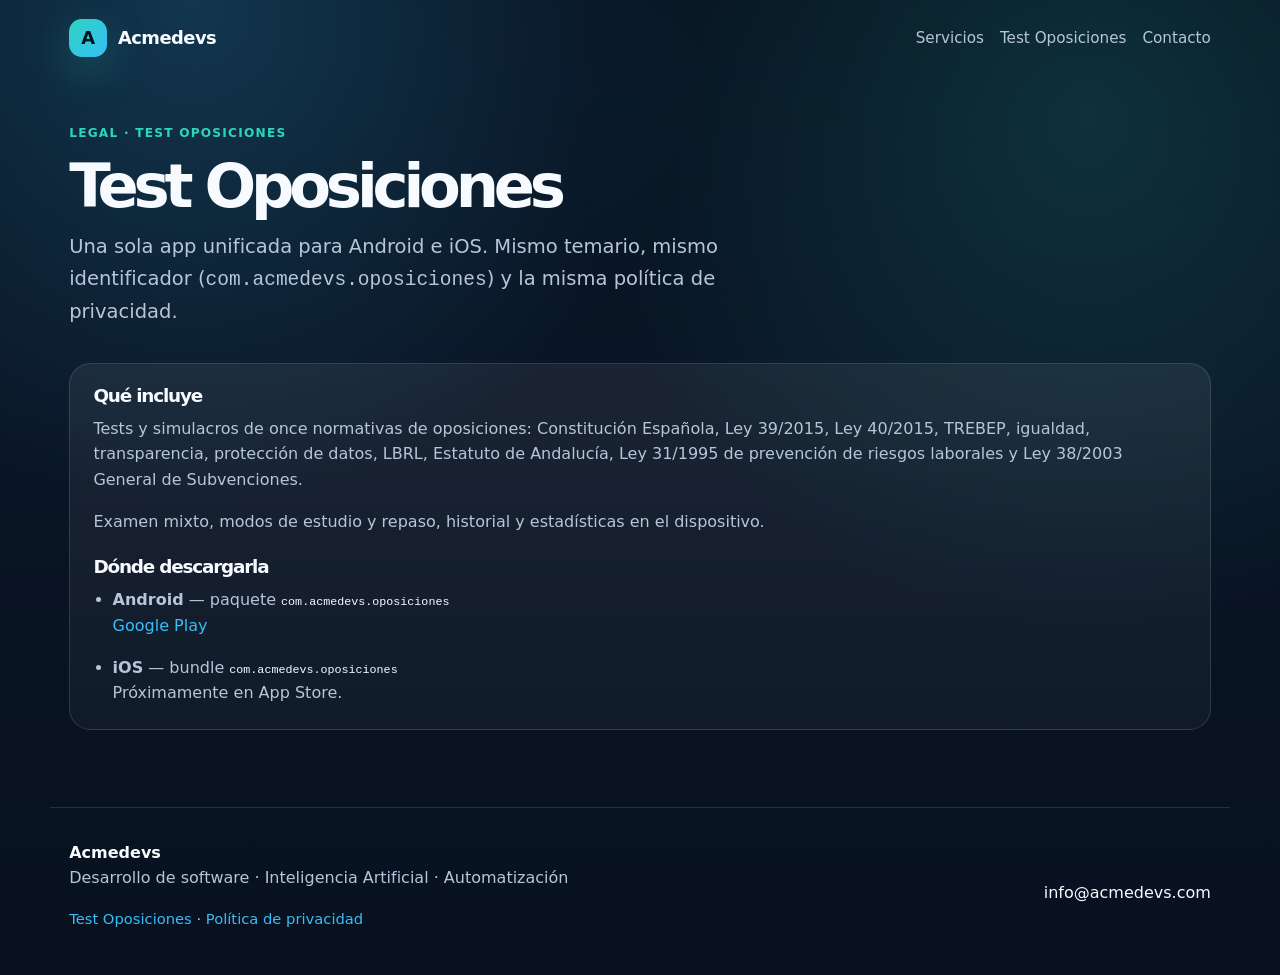
==== apps.html @ b9991634 "Add files via upload" ====
<!doctype html>
<html lang="es">
<head>
  <meta charset="utf-8">
  <meta name="viewport" content="width=device-width, initial-scale=1">
  <title>Test Oposiciones · Legal | Acmedevs</title>
  <meta name="description" content="Test Oposiciones: app unificada de tests y simulacros para oposiciones en Android e iOS. Política de privacidad de Acmedevs.">
  <meta name="theme-color" content="#07111f">
  <link rel="stylesheet" href="styles.css">
  <link rel="stylesheet" href="legal.css">
</head>
<body>
  <header class="header">
    <a class="logo" href="https://acmedevs.com/">
      <span class="logo-mark">A</span>
      <span>Acmedevs</span>
    </a>
    <nav class="nav">
      <a href="https://acmedevs.com/#servicios">Servicios</a>
      <a href="apps.html">Test Oposiciones</a>
      <a href="mailto:info@acmedevs.com">Contacto</a>
    </nav>
  </header>

  <main class="legal-page">
    <section class="section legal-hero">
      <p class="tag">Legal · Test Oposiciones</p>
      <h1>Test Oposiciones</h1>
      <p class="lead">Una sola app unificada para Android e iOS. Mismo temario, mismo identificador (<code>com.acmedevs.oposiciones</code>) y la misma <a href="https://acmedevs.com/privacidad-apps.html">política de privacidad</a>.</p>
    </section>

    <section class="section legal-content">
      <article class="app-card app-card-unified">
        <h2>Qué incluye</h2>
        <p>Tests y simulacros de once normativas de oposiciones: Constitución Española, Ley 39/2015, Ley 40/2015, TREBEP, igualdad, transparencia, protección de datos, LBRL, Estatuto de Andalucía, Ley 31/1995 de prevención de riesgos laborales y Ley 38/2003 General de Subvenciones.</p>
        <p>Examen mixto, modos de estudio y repaso, historial y estadísticas en el dispositivo.</p>

        <h2>Dónde descargarla</h2>
        <ul class="app-platform-list">
          <li>
            <strong>Android</strong> — paquete <code>com.acmedevs.oposiciones</code><br>
            <a href="https://play.google.com/store/apps/details?id=com.acmedevs.oposiciones">Google Play</a>
          </li>
          <li>
            <strong>iOS</strong> — bundle <code>com.acmedevs.oposiciones</code><br>
            Próximamente en App Store.
          </li>
        </ul>
      </article>
    </section>
  </main>

  <footer class="footer">
    <div>
      <strong>Acmedevs</strong>
      <p>Desarrollo de software · Inteligencia Artificial · Automatización</p>
      <p class="footer-links">
        <a href="apps.html">Test Oposiciones</a>
        ·
        <a href="https://acmedevs.com/privacidad-apps.html">Política de privacidad</a>
      </p>
    </div>
    <a href="mailto:info@acmedevs.com">info@acmedevs.com</a>
  </footer>
</body>
</html>
---- styles.css ----
:root {
  --bg: #07111f;
  --bg-soft: #0d1b2d;
  --panel: rgba(255, 255, 255, 0.065);
  --panel-strong: rgba(255, 255, 255, 0.11);
  --line: rgba(255, 255, 255, 0.13);
  --text: #f7fbff;
  --muted: #b7c5d8;
  --accent: #2dd4bf;
  --accent-2: #38bdf8;
  --shadow: 0 30px 90px rgba(0, 0, 0, 0.35);
}

* { box-sizing: border-box; }

html { scroll-behavior: smooth; }

body {
  margin: 0;
  font-family: Inter, ui-sans-serif, system-ui, -apple-system, BlinkMacSystemFont, "Segoe UI", sans-serif;
  color: var(--text);
  background:
    radial-gradient(circle at 15% 0%, rgba(56, 189, 248, 0.22), transparent 32rem),
    radial-gradient(circle at 85% 12%, rgba(45, 212, 191, 0.16), transparent 32rem),
    linear-gradient(180deg, #07111f 0%, #0a1525 42%, #07111f 100%);
  line-height: 1.6;
}

a { color: inherit; text-decoration: none; }

.header {
  max-width: 1180px;
  margin: 0 auto;
  padding: 1.2rem;
  display: flex;
  align-items: center;
  justify-content: space-between;
}

.logo {
  display: inline-flex;
  align-items: center;
  gap: .7rem;
  font-weight: 850;
  letter-spacing: -0.03em;
  font-size: 1.12rem;
}

.logo-mark {
  width: 2.35rem;
  height: 2.35rem;
  display: grid;
  place-items: center;
  border-radius: .8rem;
  color: #04111f;
  background: linear-gradient(135deg, var(--accent), var(--accent-2));
  box-shadow: 0 15px 40px rgba(45, 212, 191, .25);
}

.nav {
  display: flex;
  gap: 1rem;
  color: var(--muted);
  font-size: .95rem;
}

.nav a:hover { color: var(--text); }

.hero {
  max-width: 1180px;
  margin: 0 auto;
  padding: 6.5rem 1.2rem 5rem;
  display: grid;
  grid-template-columns: minmax(0, 1.2fr) minmax(300px, .8fr);
  gap: 2rem;
  align-items: center;
}

.tag {
  margin: 0 0 1rem;
  color: var(--accent);
  text-transform: uppercase;
  letter-spacing: .1em;
  font-weight: 800;
  font-size: .76rem;
}

h1, h2, h3, p { margin-top: 0; }

h1 {
  margin-bottom: 1.4rem;
  font-size: clamp(2.8rem, 7vw, 6.4rem);
  line-height: .92;
  letter-spacing: -0.085em;
}

h2 {
  margin-bottom: 1rem;
  font-size: clamp(2rem, 4vw, 3.6rem);
  line-height: 1.02;
  letter-spacing: -0.065em;
}

h3 {
  margin-bottom: .5rem;
  font-size: 1.16rem;
}

.lead {
  max-width: 720px;
  color: var(--muted);
  font-size: 1.22rem;
}

.actions {
  display: flex;
  flex-wrap: wrap;
  gap: .9rem;
  margin-top: 2rem;
}

.btn {
  display: inline-flex;
  align-items: center;
  justify-content: center;
  min-height: 3rem;
  padding: .85rem 1.15rem;
  border-radius: 999px;
  font-weight: 800;
  transition: transform .16s ease, border-color .16s ease, background .16s ease;
}

.btn:hover { transform: translateY(-2px); }

.btn-primary {
  color: #03111d;
  background: linear-gradient(135deg, var(--accent), var(--accent-2));
}

.btn-ghost {
  color: var(--text);
  border: 1px solid var(--line);
  background: rgba(255,255,255,.045);
}

.hero-card {
  padding: 1.15rem;
  border: 1px solid var(--line);
  border-radius: 1.6rem;
  background: linear-gradient(180deg, var(--panel-strong), rgba(255,255,255,.045));
  box-shadow: var(--shadow);
}

.card-label {
  color: var(--muted);
  font-weight: 700;
  margin-bottom: .8rem;
}

.terminal {
  display: grid;
  gap: .7rem;
  padding: 1.2rem;
  border-radius: 1.1rem;
  background: #050b14;
  border: 1px solid rgba(255,255,255,.1);
  font-family: ui-monospace, SFMono-Regular, Menlo, Consolas, monospace;
  font-size: .92rem;
  color: #dce8f7;
}

.terminal span::before {
  content: "> ";
  color: var(--accent);
}

.terminal .success {
  color: #8ef5db;
}

.section {
  max-width: 1180px;
  margin: 0 auto;
  padding: 4.8rem 1.2rem;
}

.section-title {
  max-width: 800px;
  margin-bottom: 2rem;
}

.grid {
  display: grid;
  grid-template-columns: repeat(3, 1fr);
  gap: 1rem;
}

.service {
  min-height: 210px;
  padding: 1.45rem;
  border: 1px solid var(--line);
  border-radius: 1.35rem;
  background: linear-gradient(180deg, var(--panel), rgba(255,255,255,.035));
}

.service span {
  display: inline-flex;
  margin-bottom: 1rem;
  font-size: 1.8rem;
}

.service p,
.muted,
.banner p,
.footer p {
  color: var(--muted);
}

.method {
  display: grid;
  grid-template-columns: .9fr 1.1fr;
  gap: 2rem;
  align-items: start;
  border-top: 1px solid var(--line);
  border-bottom: 1px solid var(--line);
}

.steps {
  display: grid;
  gap: .8rem;
}

.steps div {
  display: flex;
  gap: 1rem;
  align-items: center;
  padding: 1rem;
  border-radius: 1rem;
  background: var(--bg-soft);
  border: 1px solid var(--line);
}

.steps strong {
  color: var(--accent);
}

.banner {
  text-align: center;
  max-width: 900px;
}

.banner .btn { margin-top: 1rem; }

.footer {
  max-width: 1180px;
  margin: 0 auto;
  padding: 2rem 1.2rem;
  border-top: 1px solid var(--line);
  display: flex;
  align-items: center;
  justify-content: space-between;
  gap: 1rem;
  color: var(--muted);
}

.footer strong,
.footer a {
  color: var(--text);
}

@media (max-width: 880px) {
  .header,
  .footer {
    align-items: flex-start;
    flex-direction: column;
  }

  .hero,
  .method,
  .grid {
    grid-template-columns: 1fr;
  }

  .hero {
    padding-top: 4rem;
  }
}

@media (max-width: 520px) {
  .nav {
    width: 100%;
    justify-content: space-between;
    gap: .5rem;
  }

  h1 {
    font-size: 3rem;
  }

  .hero-card {
    padding: .75rem;
  }
}
---- legal.css ----
.legal-page .legal-hero {
  padding-top: 3rem;
  padding-bottom: 1rem;
}

.legal-page h1 {
  font-size: clamp(2.2rem, 5vw, 3.8rem);
  margin-bottom: 1rem;
}

.legal-meta {
  margin-bottom: 0;
  font-size: 1rem;
}

.legal-meta a {
  color: var(--accent-2);
  text-decoration: underline;
  text-underline-offset: .15em;
}

.legal-content {
  padding-top: 0;
}

.legal-card {
  padding: 1.6rem;
  border: 1px solid var(--line);
  border-radius: 1.35rem;
  background: linear-gradient(180deg, var(--panel), rgba(255, 255, 255, .035));
}

.legal-card h2 {
  font-size: 1.35rem;
  margin-top: 2rem;
  margin-bottom: .75rem;
}

.legal-card h2:first-child {
  margin-top: 0;
}

.legal-card h3 {
  font-size: 1.05rem;
  color: var(--accent);
  margin-top: 1.25rem;
}

.legal-card p,
.legal-card li {
  color: var(--muted);
}

.legal-card strong {
  color: var(--text);
}

.legal-card a {
  color: var(--accent-2);
  text-decoration: underline;
  text-underline-offset: .15em;
}

.legal-card ul {
  padding-left: 1.2rem;
}

.legal-table {
  width: 100%;
  border-collapse: collapse;
  margin: .75rem 0 1rem;
  font-size: .95rem;
}

.legal-table th,
.legal-table td {
  border: 1px solid var(--line);
  padding: .75rem;
  text-align: left;
  vertical-align: top;
}

.legal-table th {
  color: var(--text);
  background: rgba(255, 255, 255, .05);
}

.legal-table td {
  color: var(--muted);
}

.apps-grid {
  display: grid;
  grid-template-columns: repeat(auto-fit, minmax(260px, 1fr));
  gap: 1rem;
}

.app-card {
  min-height: 180px;
  padding: 1.45rem;
  border: 1px solid var(--line);
  border-radius: 1.35rem;
  background: linear-gradient(180deg, var(--panel), rgba(255, 255, 255, .035));
}

.app-platform {
  margin: 0 0 .35rem;
  font-size: .82rem;
  font-weight: 600;
  letter-spacing: .04em;
  text-transform: uppercase;
  color: var(--accent);
}

.app-card h3 {
  margin-bottom: .5rem;
}

.app-card code {
  color: var(--text);
  font-size: .9em;
}

.app-card p {
  color: var(--muted);
  margin-bottom: 1rem;
}

.app-card-unified h2 {
  font-size: 1.15rem;
  margin-top: 1.5rem;
  margin-bottom: .65rem;
}

.app-card-unified h2:first-child {
  margin-top: 0;
}

.app-platform-list {
  margin: 0;
  padding-left: 1.2rem;
  color: var(--muted);
}

.app-platform-list li + li {
  margin-top: 1rem;
}

.app-platform-list a {
  color: var(--accent-2);
}

.footer-links {
  margin-top: .5rem;
  font-size: .92rem;
}

.footer-links a {
  color: var(--accent-2);
}

.footer-links a:hover {
  color: var(--text);
}

@media (max-width: 520px) {
  .legal-card {
    padding: 1.1rem;
  }

  .legal-table {
    display: block;
    overflow-x: auto;
  }
}
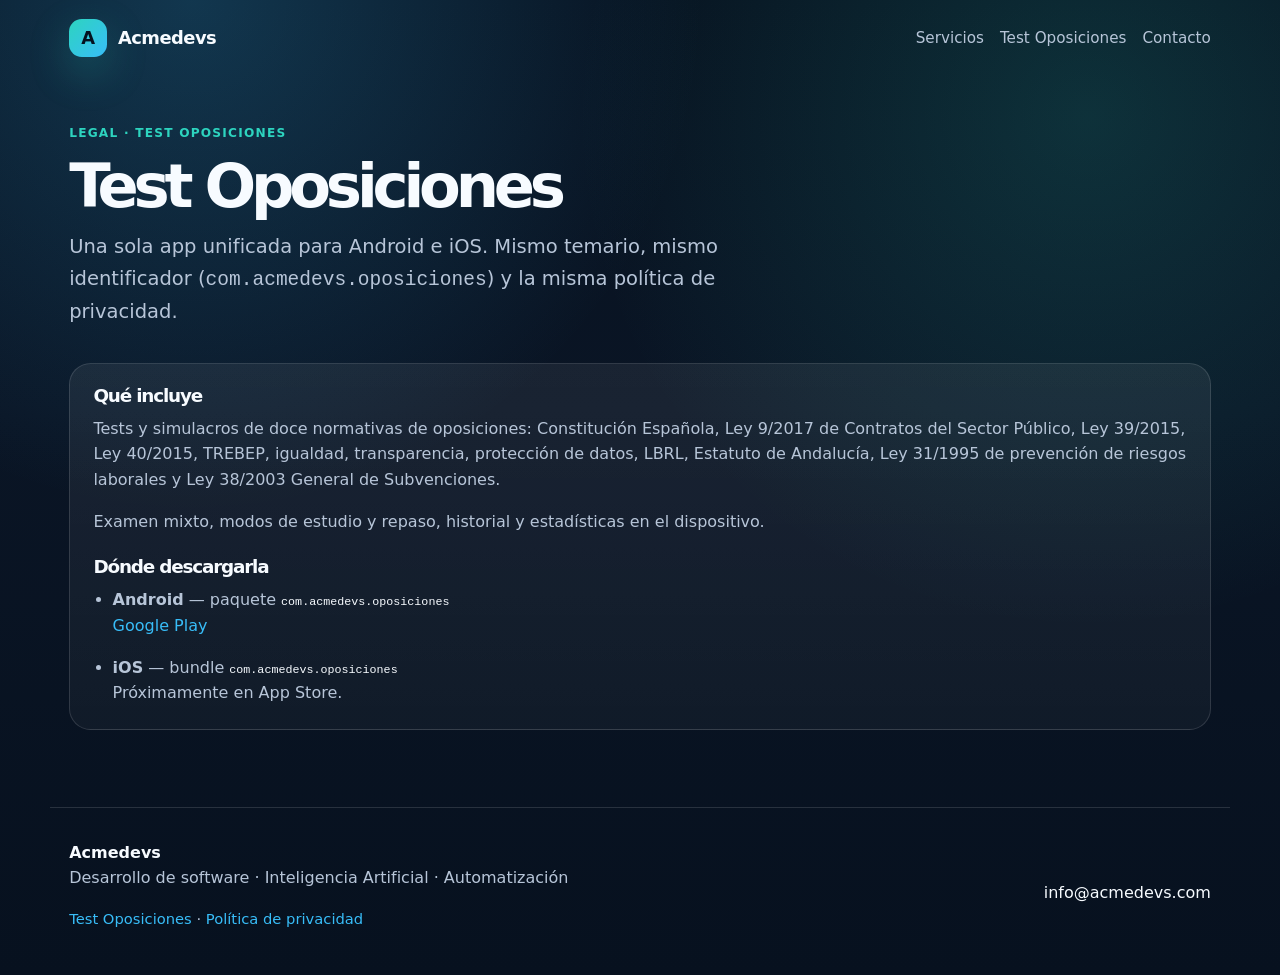
==== commit 51e4c9f8: "Add files via upload" ====
--- a/apps.html
+++ b/apps.html
@@ -1,66 +1,66 @@
-<!doctype html>
-<html lang="es">
-<head>
-  <meta charset="utf-8">
-  <meta name="viewport" content="width=device-width, initial-scale=1">
-  <title>Test Oposiciones · Legal | Acmedevs</title>
-  <meta name="description" content="Test Oposiciones: app unificada de tests y simulacros para oposiciones en Android e iOS. Política de privacidad de Acmedevs.">
-  <meta name="theme-color" content="#07111f">
-  <link rel="stylesheet" href="styles.css">
-  <link rel="stylesheet" href="legal.css">
-</head>
-<body>
-  <header class="header">
-    <a class="logo" href="https://acmedevs.com/">
-      <span class="logo-mark">A</span>
-      <span>Acmedevs</span>
-    </a>
-    <nav class="nav">
-      <a href="https://acmedevs.com/#servicios">Servicios</a>
-      <a href="apps.html">Test Oposiciones</a>
-      <a href="mailto:info@acmedevs.com">Contacto</a>
-    </nav>
-  </header>
-
-  <main class="legal-page">
-    <section class="section legal-hero">
-      <p class="tag">Legal · Test Oposiciones</p>
-      <h1>Test Oposiciones</h1>
-      <p class="lead">Una sola app unificada para Android e iOS. Mismo temario, mismo identificador (<code>com.acmedevs.oposiciones</code>) y la misma <a href="https://acmedevs.com/privacidad-apps.html">política de privacidad</a>.</p>
-    </section>
-
-    <section class="section legal-content">
-      <article class="app-card app-card-unified">
-        <h2>Qué incluye</h2>
-        <p>Tests y simulacros de once normativas de oposiciones: Constitución Española, Ley 39/2015, Ley 40/2015, TREBEP, igualdad, transparencia, protección de datos, LBRL, Estatuto de Andalucía, Ley 31/1995 de prevención de riesgos laborales y Ley 38/2003 General de Subvenciones.</p>
-        <p>Examen mixto, modos de estudio y repaso, historial y estadísticas en el dispositivo.</p>
-
-        <h2>Dónde descargarla</h2>
-        <ul class="app-platform-list">
-          <li>
-            <strong>Android</strong> — paquete <code>com.acmedevs.oposiciones</code><br>
-            <a href="https://play.google.com/store/apps/details?id=com.acmedevs.oposiciones">Google Play</a>
-          </li>
-          <li>
-            <strong>iOS</strong> — bundle <code>com.acmedevs.oposiciones</code><br>
-            Próximamente en App Store.
-          </li>
-        </ul>
-      </article>
-    </section>
-  </main>
-
-  <footer class="footer">
-    <div>
-      <strong>Acmedevs</strong>
-      <p>Desarrollo de software · Inteligencia Artificial · Automatización</p>
-      <p class="footer-links">
-        <a href="apps.html">Test Oposiciones</a>
-        ·
-        <a href="https://acmedevs.com/privacidad-apps.html">Política de privacidad</a>
-      </p>
-    </div>
-    <a href="mailto:info@acmedevs.com">info@acmedevs.com</a>
-  </footer>
-</body>
-</html>
+﻿<!doctype html>
+<html lang="es">
+<head>
+  <meta charset="utf-8">
+  <meta name="viewport" content="width=device-width, initial-scale=1">
+  <title>Test Oposiciones · Legal | Acmedevs</title>
+  <meta name="description" content="Test Oposiciones: app unificada de tests y simulacros para oposiciones en Android e iOS. Política de privacidad de Acmedevs.">
+  <meta name="theme-color" content="#07111f">
+  <link rel="stylesheet" href="styles.css">
+  <link rel="stylesheet" href="legal.css">
+</head>
+<body>
+  <header class="header">
+    <a class="logo" href="https://acmedevs.com/">
+      <span class="logo-mark">A</span>
+      <span>Acmedevs</span>
+    </a>
+    <nav class="nav">
+      <a href="https://acmedevs.com/#servicios">Servicios</a>
+      <a href="apps.html">Test Oposiciones</a>
+      <a href="mailto:info@acmedevs.com">Contacto</a>
+    </nav>
+  </header>
+
+  <main class="legal-page">
+    <section class="section legal-hero">
+      <p class="tag">Legal · Test Oposiciones</p>
+      <h1>Test Oposiciones</h1>
+      <p class="lead">Una sola app unificada para Android e iOS. Mismo temario, mismo identificador (<code>com.acmedevs.oposiciones</code>) y la misma <a href="https://acmedevs.com/privacidad-apps.html">política de privacidad</a>.</p>
+    </section>
+
+    <section class="section legal-content">
+      <article class="app-card app-card-unified">
+        <h2>Qué incluye</h2>
+        <p>Tests y simulacros de doce normativas de oposiciones: Constitución Española, Ley 9/2017 de Contratos del Sector Público, Ley 39/2015, Ley 40/2015, TREBEP, igualdad, transparencia, protección de datos, LBRL, Estatuto de Andalucía, Ley 31/1995 de prevención de riesgos laborales y Ley 38/2003 General de Subvenciones.</p>
+        <p>Examen mixto, modos de estudio y repaso, historial y estadísticas en el dispositivo.</p>
+
+        <h2>Dónde descargarla</h2>
+        <ul class="app-platform-list">
+          <li>
+            <strong>Android</strong> — paquete <code>com.acmedevs.oposiciones</code><br>
+            <a href="https://play.google.com/store/apps/details?id=com.acmedevs.oposiciones">Google Play</a>
+          </li>
+          <li>
+            <strong>iOS</strong> — bundle <code>com.acmedevs.oposiciones</code><br>
+            Próximamente en App Store.
+          </li>
+        </ul>
+      </article>
+    </section>
+  </main>
+
+  <footer class="footer">
+    <div>
+      <strong>Acmedevs</strong>
+      <p>Desarrollo de software · Inteligencia Artificial · Automatización</p>
+      <p class="footer-links">
+        <a href="apps.html">Test Oposiciones</a>
+        ·
+        <a href="https://acmedevs.com/privacidad-apps.html">Política de privacidad</a>
+      </p>
+    </div>
+    <a href="mailto:info@acmedevs.com">info@acmedevs.com</a>
+  </footer>
+</body>
+</html>
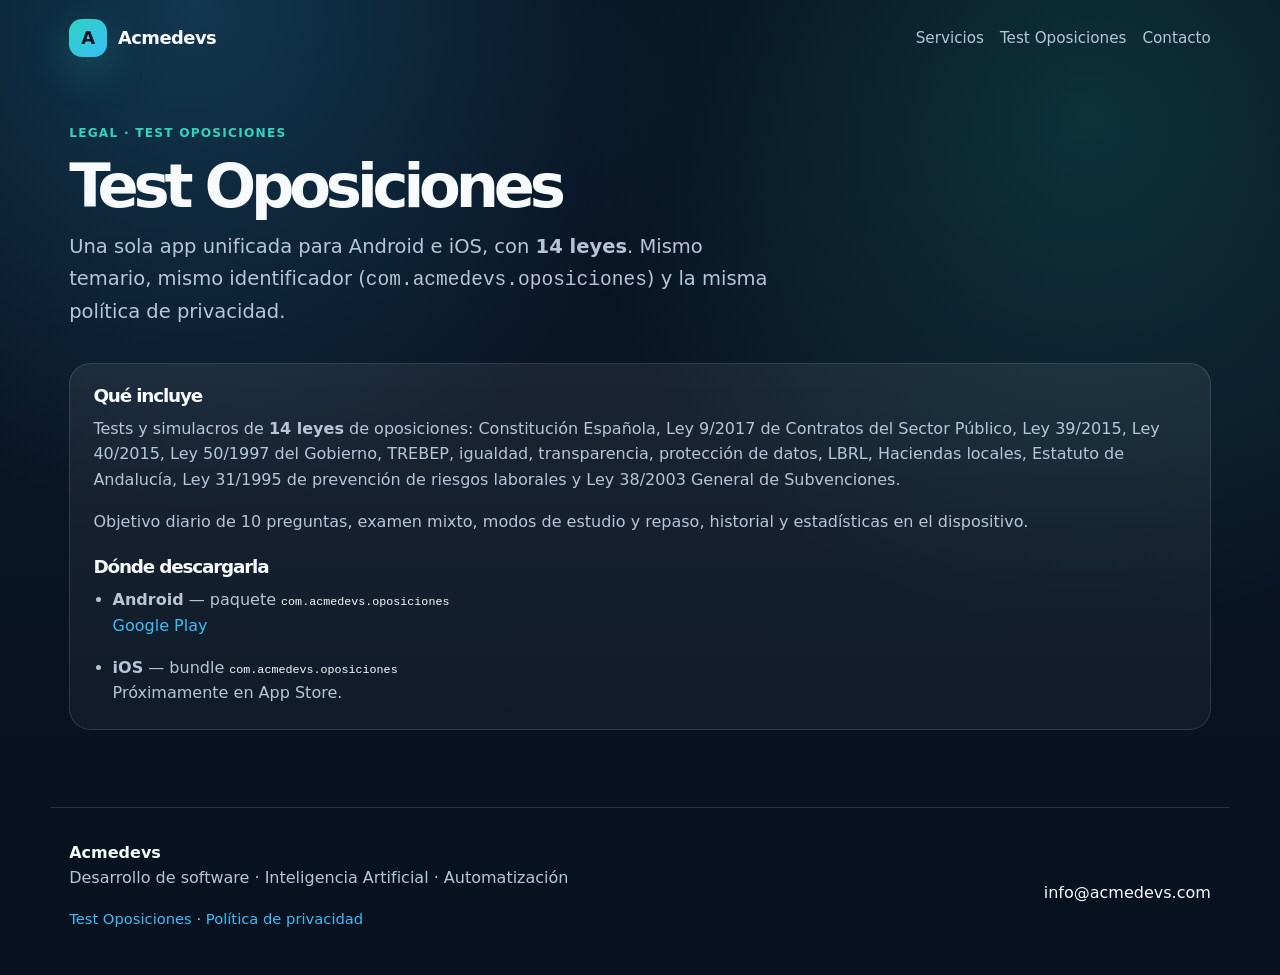
==== commit 7fa95dbf: "Add files via upload" ====
--- a/apps.html
+++ b/apps.html
@@ -4,7 +4,7 @@
   <meta charset="utf-8">
   <meta name="viewport" content="width=device-width, initial-scale=1">
   <title>Test Oposiciones · Legal | Acmedevs</title>
-  <meta name="description" content="Test Oposiciones: app unificada de tests y simulacros para oposiciones en Android e iOS. Política de privacidad de Acmedevs.">
+  <meta name="description" content="Test Oposiciones: 14 leyes de oposiciones en una sola app (Android e iOS). Tests, simulacros y política de privacidad de Acmedevs.">
   <meta name="theme-color" content="#07111f">
   <link rel="stylesheet" href="styles.css">
   <link rel="stylesheet" href="legal.css">
@@ -26,14 +26,14 @@
     <section class="section legal-hero">
       <p class="tag">Legal · Test Oposiciones</p>
       <h1>Test Oposiciones</h1>
-      <p class="lead">Una sola app unificada para Android e iOS. Mismo temario, mismo identificador (<code>com.acmedevs.oposiciones</code>) y la misma <a href="https://acmedevs.com/privacidad-apps.html">política de privacidad</a>.</p>
+      <p class="lead">Una sola app unificada para Android e iOS, con <strong>14 leyes</strong>. Mismo temario, mismo identificador (<code>com.acmedevs.oposiciones</code>) y la misma <a href="https://acmedevs.com/privacidad-apps.html">política de privacidad</a>.</p>
     </section>
 
     <section class="section legal-content">
       <article class="app-card app-card-unified">
         <h2>Qué incluye</h2>
-        <p>Tests y simulacros de doce normativas de oposiciones: Constitución Española, Ley 9/2017 de Contratos del Sector Público, Ley 39/2015, Ley 40/2015, TREBEP, igualdad, transparencia, protección de datos, LBRL, Estatuto de Andalucía, Ley 31/1995 de prevención de riesgos laborales y Ley 38/2003 General de Subvenciones.</p>
-        <p>Examen mixto, modos de estudio y repaso, historial y estadísticas en el dispositivo.</p>
+        <p>Tests y simulacros de <strong>14 leyes</strong> de oposiciones: Constitución Española, Ley 9/2017 de Contratos del Sector Público, Ley 39/2015, Ley 40/2015, Ley 50/1997 del Gobierno, TREBEP, igualdad, transparencia, protección de datos, LBRL, Haciendas locales, Estatuto de Andalucía, Ley 31/1995 de prevención de riesgos laborales y Ley 38/2003 General de Subvenciones.</p>
+        <p>Objetivo diario de 10 preguntas, examen mixto, modos de estudio y repaso, historial y estadísticas en el dispositivo.</p>
 
         <h2>Dónde descargarla</h2>
         <ul class="app-platform-list">
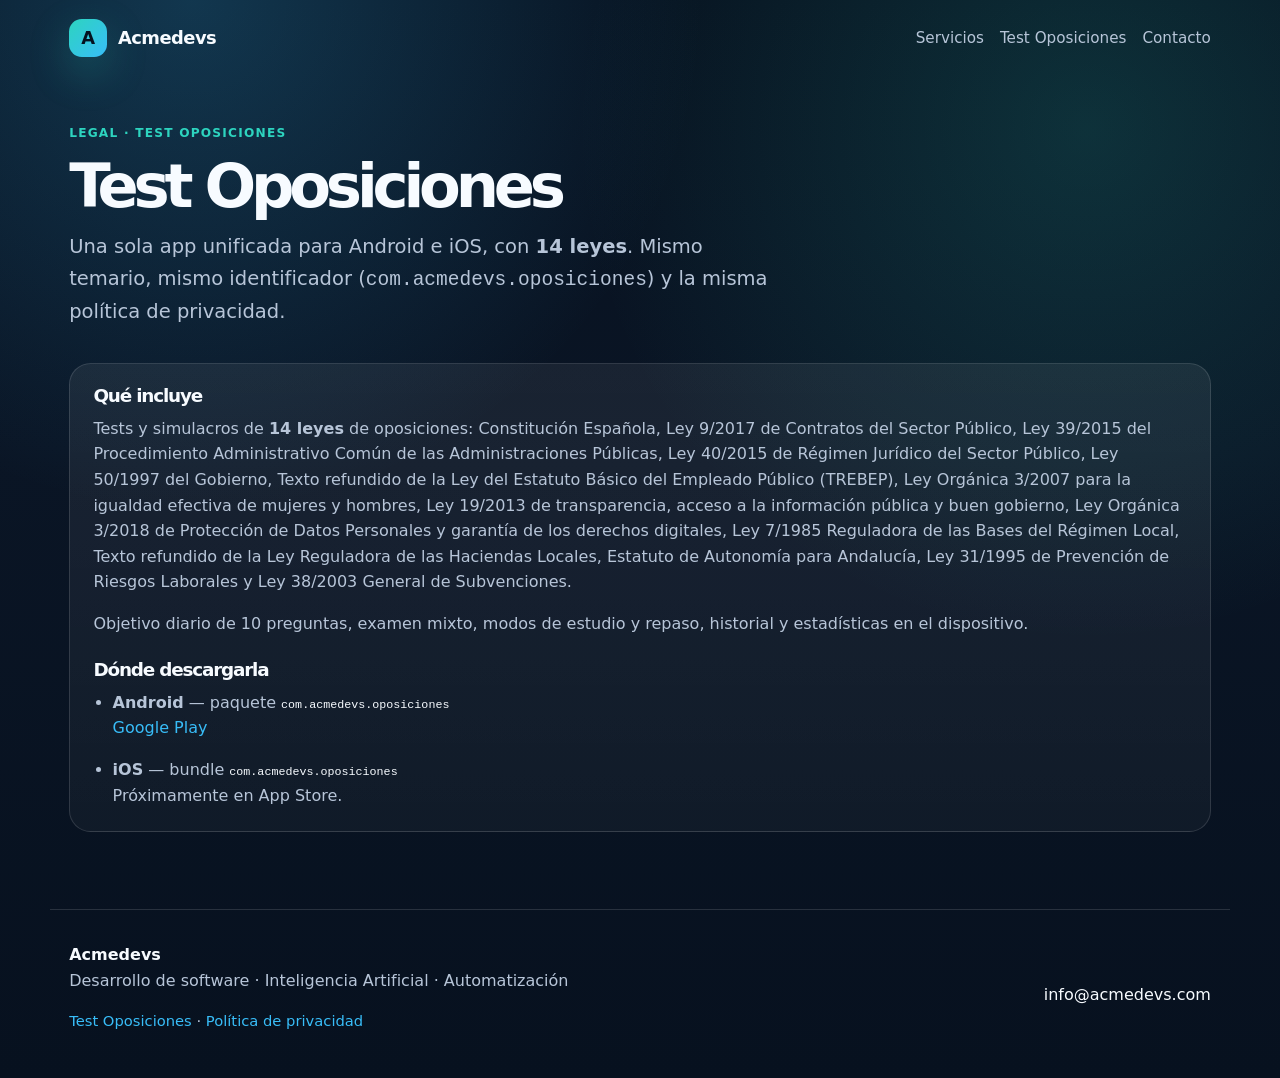
==== commit 93e025c3: "Add files via upload" ====
--- a/apps.html
+++ b/apps.html
@@ -32,7 +32,7 @@
     <section class="section legal-content">
       <article class="app-card app-card-unified">
         <h2>Qué incluye</h2>
-        <p>Tests y simulacros de <strong>14 leyes</strong> de oposiciones: Constitución Española, Ley 9/2017 de Contratos del Sector Público, Ley 39/2015, Ley 40/2015, Ley 50/1997 del Gobierno, TREBEP, igualdad, transparencia, protección de datos, LBRL, Haciendas locales, Estatuto de Andalucía, Ley 31/1995 de prevención de riesgos laborales y Ley 38/2003 General de Subvenciones.</p>
+        <p>Tests y simulacros de <strong>14 leyes</strong> de oposiciones: Constitución Española, Ley 9/2017 de Contratos del Sector Público, Ley 39/2015 del Procedimiento Administrativo Común de las Administraciones Públicas, Ley 40/2015 de Régimen Jurídico del Sector Público, Ley 50/1997 del Gobierno, Texto refundido de la Ley del Estatuto Básico del Empleado Público (TREBEP), Ley Orgánica 3/2007 para la igualdad efectiva de mujeres y hombres, Ley 19/2013 de transparencia, acceso a la información pública y buen gobierno, Ley Orgánica 3/2018 de Protección de Datos Personales y garantía de los derechos digitales, Ley 7/1985 Reguladora de las Bases del Régimen Local, Texto refundido de la Ley Reguladora de las Haciendas Locales, Estatuto de Autonomía para Andalucía, Ley 31/1995 de Prevención de Riesgos Laborales y Ley 38/2003 General de Subvenciones.</p>
         <p>Objetivo diario de 10 preguntas, examen mixto, modos de estudio y repaso, historial y estadísticas en el dispositivo.</p>
 
         <h2>Dónde descargarla</h2>
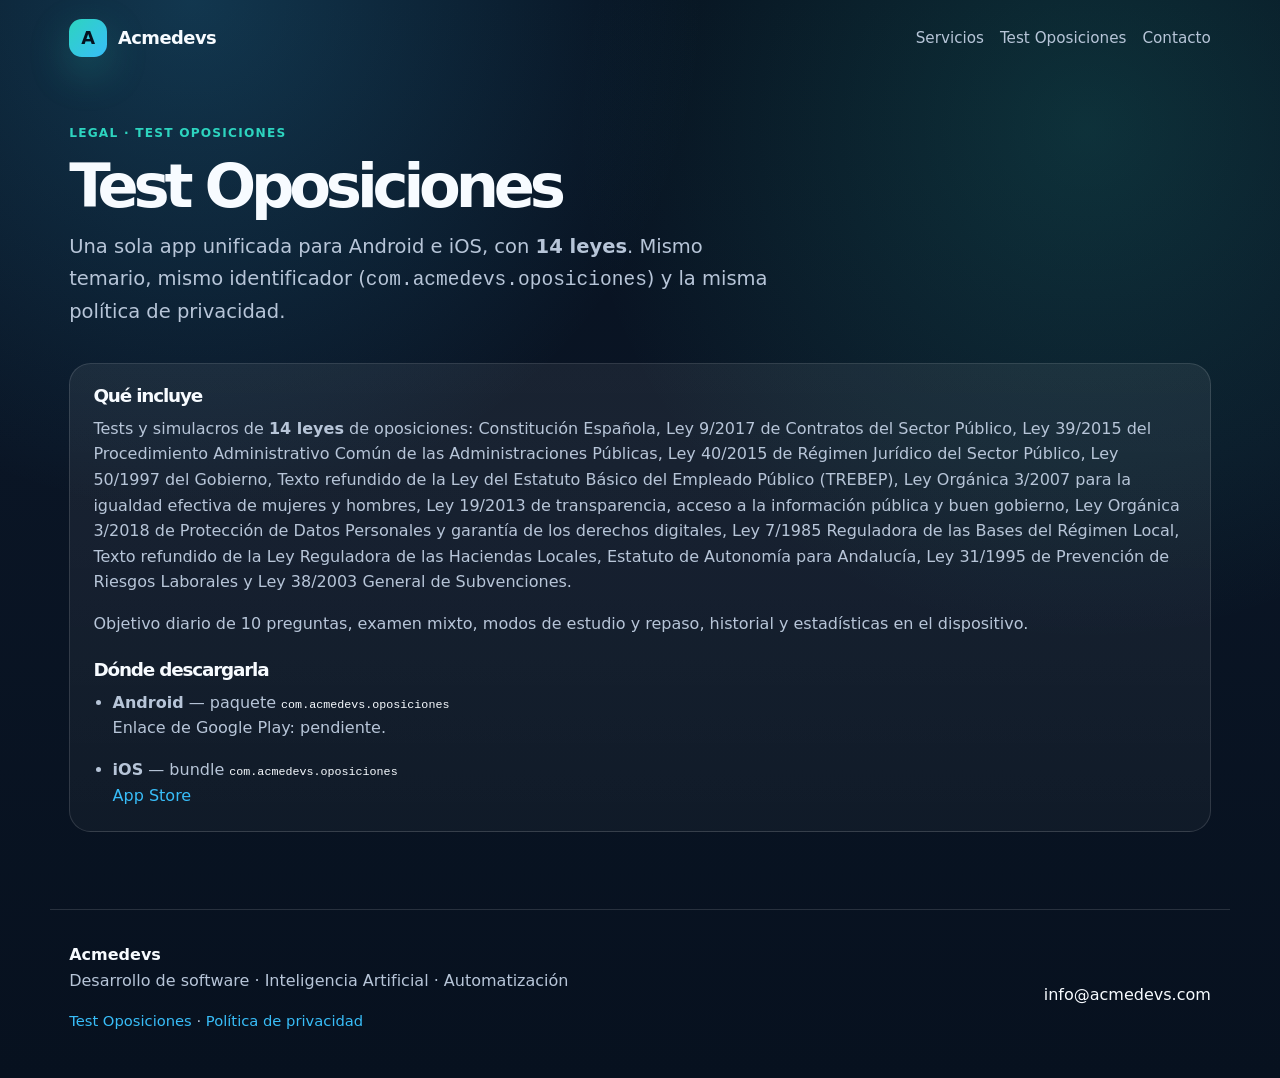
==== commit 61a853e8: "Add files via upload" ====
--- a/apps.html
+++ b/apps.html
@@ -39,11 +39,11 @@
         <ul class="app-platform-list">
           <li>
             <strong>Android</strong> — paquete <code>com.acmedevs.oposiciones</code><br>
-            <a href="https://play.google.com/store/apps/details?id=com.acmedevs.oposiciones">Google Play</a>
+            Enlace de Google Play: pendiente.
           </li>
           <li>
             <strong>iOS</strong> — bundle <code>com.acmedevs.oposiciones</code><br>
-            Próximamente en App Store.
+            <a href="https://apps.apple.com/us/app/test-oposiciones/id6806224049">App Store</a>
           </li>
         </ul>
       </article>
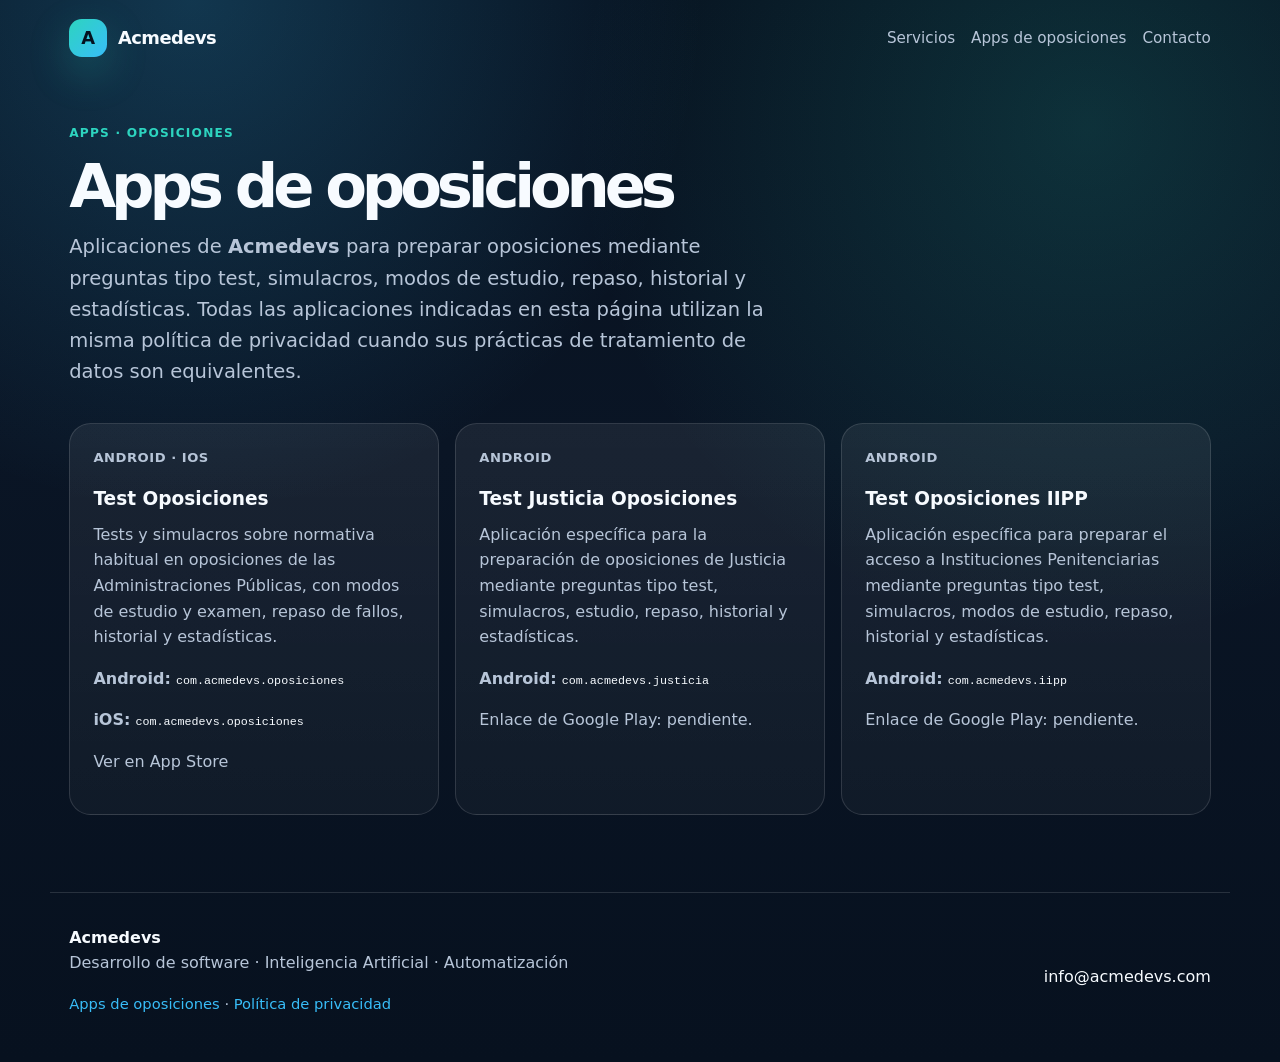
==== commit 06580102: "Add files via upload" ====
--- a/apps.html
+++ b/apps.html
@@ -1,66 +1,77 @@
-﻿<!doctype html>
-<html lang="es">
-<head>
-  <meta charset="utf-8">
-  <meta name="viewport" content="width=device-width, initial-scale=1">
-  <title>Test Oposiciones · Legal | Acmedevs</title>
-  <meta name="description" content="Test Oposiciones: 14 leyes de oposiciones en una sola app (Android e iOS). Tests, simulacros y política de privacidad de Acmedevs.">
-  <meta name="theme-color" content="#07111f">
-  <link rel="stylesheet" href="styles.css">
-  <link rel="stylesheet" href="legal.css">
-</head>
-<body>
-  <header class="header">
-    <a class="logo" href="https://acmedevs.com/">
-      <span class="logo-mark">A</span>
-      <span>Acmedevs</span>
-    </a>
-    <nav class="nav">
-      <a href="https://acmedevs.com/#servicios">Servicios</a>
-      <a href="apps.html">Test Oposiciones</a>
-      <a href="mailto:info@acmedevs.com">Contacto</a>
-    </nav>
-  </header>
-
-  <main class="legal-page">
-    <section class="section legal-hero">
-      <p class="tag">Legal · Test Oposiciones</p>
-      <h1>Test Oposiciones</h1>
-      <p class="lead">Una sola app unificada para Android e iOS, con <strong>14 leyes</strong>. Mismo temario, mismo identificador (<code>com.acmedevs.oposiciones</code>) y la misma <a href="https://acmedevs.com/privacidad-apps.html">política de privacidad</a>.</p>
-    </section>
-
-    <section class="section legal-content">
-      <article class="app-card app-card-unified">
-        <h2>Qué incluye</h2>
-        <p>Tests y simulacros de <strong>14 leyes</strong> de oposiciones: Constitución Española, Ley 9/2017 de Contratos del Sector Público, Ley 39/2015 del Procedimiento Administrativo Común de las Administraciones Públicas, Ley 40/2015 de Régimen Jurídico del Sector Público, Ley 50/1997 del Gobierno, Texto refundido de la Ley del Estatuto Básico del Empleado Público (TREBEP), Ley Orgánica 3/2007 para la igualdad efectiva de mujeres y hombres, Ley 19/2013 de transparencia, acceso a la información pública y buen gobierno, Ley Orgánica 3/2018 de Protección de Datos Personales y garantía de los derechos digitales, Ley 7/1985 Reguladora de las Bases del Régimen Local, Texto refundido de la Ley Reguladora de las Haciendas Locales, Estatuto de Autonomía para Andalucía, Ley 31/1995 de Prevención de Riesgos Laborales y Ley 38/2003 General de Subvenciones.</p>
-        <p>Objetivo diario de 10 preguntas, examen mixto, modos de estudio y repaso, historial y estadísticas en el dispositivo.</p>
-
-        <h2>Dónde descargarla</h2>
-        <ul class="app-platform-list">
-          <li>
-            <strong>Android</strong> — paquete <code>com.acmedevs.oposiciones</code><br>
-            Enlace de Google Play: pendiente.
-          </li>
-          <li>
-            <strong>iOS</strong> — bundle <code>com.acmedevs.oposiciones</code><br>
-            <a href="https://apps.apple.com/us/app/test-oposiciones/id6806224049">App Store</a>
-          </li>
-        </ul>
-      </article>
-    </section>
-  </main>
-
-  <footer class="footer">
-    <div>
-      <strong>Acmedevs</strong>
-      <p>Desarrollo de software · Inteligencia Artificial · Automatización</p>
-      <p class="footer-links">
-        <a href="apps.html">Test Oposiciones</a>
-        ·
-        <a href="https://acmedevs.com/privacidad-apps.html">Política de privacidad</a>
-      </p>
-    </div>
-    <a href="mailto:info@acmedevs.com">info@acmedevs.com</a>
-  </footer>
-</body>
-</html>
+<!doctype html>
+<html lang="es">
+<head>
+  <meta charset="utf-8">
+  <meta name="viewport" content="width=device-width, initial-scale=1">
+  <title>Apps de Oposiciones | Acmedevs</title>
+  <meta name="description" content="Apps de Acmedevs para preparar oposiciones mediante tests, simulacros, modos de estudio, repaso, historial y estadísticas.">
+  <meta name="theme-color" content="#07111f">
+  <link rel="stylesheet" href="styles.css">
+  <link rel="stylesheet" href="legal.css">
+</head>
+<body>
+  <header class="header">
+    <a class="logo" href="https://acmedevs.com/">
+      <span class="logo-mark">A</span>
+      <span>Acmedevs</span>
+    </a>
+    <nav class="nav">
+      <a href="https://acmedevs.com/#servicios">Servicios</a>
+      <a href="apps.html">Apps de oposiciones</a>
+      <a href="mailto:info@acmedevs.com">Contacto</a>
+    </nav>
+  </header>
+
+  <main class="legal-page">
+    <section class="section legal-hero">
+      <p class="tag">Apps · Oposiciones</p>
+      <h1>Apps de oposiciones</h1>
+      <p class="lead">Aplicaciones de <strong>Acmedevs</strong> para preparar oposiciones mediante preguntas tipo test, simulacros, modos de estudio, repaso, historial y estadísticas. Todas las aplicaciones indicadas en esta página utilizan la misma <a href="https://acmedevs.com/privacidad-apps.html">política de privacidad</a> cuando sus prácticas de tratamiento de datos son equivalentes.</p>
+    </section>
+
+    <section class="section legal-content">
+      <div class="apps-grid">
+
+        <article class="app-card">
+          <p class="app-platform">Android · iOS</p>
+          <h3>Test Oposiciones</h3>
+          <p>Tests y simulacros sobre normativa habitual en oposiciones de las Administraciones Públicas, con modos de estudio y examen, repaso de fallos, historial y estadísticas.</p>
+          <p><strong>Android:</strong> <code>com.acmedevs.oposiciones</code></p>
+          <p><strong>iOS:</strong> <code>com.acmedevs.oposiciones</code></p>
+          <p><a href="https://apps.apple.com/us/app/test-oposiciones/id6806224049">Ver en App Store</a></p>
+        </article>
+
+        <article class="app-card">
+          <p class="app-platform">Android</p>
+          <h3>Test Justicia Oposiciones</h3>
+          <p>Aplicación específica para la preparación de oposiciones de Justicia mediante preguntas tipo test, simulacros, estudio, repaso, historial y estadísticas.</p>
+          <p><strong>Android:</strong> <code>com.acmedevs.justicia</code></p>
+          <p>Enlace de Google Play: pendiente.</p>
+        </article>
+
+        <article class="app-card">
+          <p class="app-platform">Android</p>
+          <h3>Test Oposiciones IIPP</h3>
+          <p>Aplicación específica para preparar el acceso a Instituciones Penitenciarias mediante preguntas tipo test, simulacros, modos de estudio, repaso, historial y estadísticas.</p>
+          <p><strong>Android:</strong> <code>com.acmedevs.iipp</code></p>
+          <p>Enlace de Google Play: pendiente.</p>
+        </article>
+
+      </div>
+    </section>
+  </main>
+
+  <footer class="footer">
+    <div>
+      <strong>Acmedevs</strong>
+      <p>Desarrollo de software · Inteligencia Artificial · Automatización</p>
+      <p class="footer-links">
+        <a href="apps.html">Apps de oposiciones</a>
+        ·
+        <a href="https://acmedevs.com/privacidad-apps.html">Política de privacidad</a>
+      </p>
+    </div>
+    <a href="mailto:info@acmedevs.com">info@acmedevs.com</a>
+  </footer>
+</body>
+</html>
--- a/legal.css
+++ b/legal.css
@@ -1,175 +1,175 @@
-.legal-page .legal-hero {
-  padding-top: 3rem;
-  padding-bottom: 1rem;
-}
-
-.legal-page h1 {
-  font-size: clamp(2.2rem, 5vw, 3.8rem);
-  margin-bottom: 1rem;
-}
-
-.legal-meta {
-  margin-bottom: 0;
-  font-size: 1rem;
-}
-
-.legal-meta a {
-  color: var(--accent-2);
-  text-decoration: underline;
-  text-underline-offset: .15em;
-}
-
-.legal-content {
-  padding-top: 0;
-}
-
-.legal-card {
-  padding: 1.6rem;
-  border: 1px solid var(--line);
-  border-radius: 1.35rem;
-  background: linear-gradient(180deg, var(--panel), rgba(255, 255, 255, .035));
-}
-
-.legal-card h2 {
-  font-size: 1.35rem;
-  margin-top: 2rem;
-  margin-bottom: .75rem;
-}
-
-.legal-card h2:first-child {
-  margin-top: 0;
-}
-
-.legal-card h3 {
-  font-size: 1.05rem;
-  color: var(--accent);
-  margin-top: 1.25rem;
-}
-
-.legal-card p,
-.legal-card li {
-  color: var(--muted);
-}
-
-.legal-card strong {
-  color: var(--text);
-}
-
-.legal-card a {
-  color: var(--accent-2);
-  text-decoration: underline;
-  text-underline-offset: .15em;
-}
-
-.legal-card ul {
-  padding-left: 1.2rem;
-}
-
-.legal-table {
-  width: 100%;
-  border-collapse: collapse;
-  margin: .75rem 0 1rem;
-  font-size: .95rem;
-}
-
-.legal-table th,
-.legal-table td {
-  border: 1px solid var(--line);
-  padding: .75rem;
-  text-align: left;
-  vertical-align: top;
-}
-
-.legal-table th {
-  color: var(--text);
-  background: rgba(255, 255, 255, .05);
-}
-
-.legal-table td {
-  color: var(--muted);
-}
-
-.apps-grid {
-  display: grid;
-  grid-template-columns: repeat(auto-fit, minmax(260px, 1fr));
-  gap: 1rem;
-}
-
-.app-card {
-  min-height: 180px;
-  padding: 1.45rem;
-  border: 1px solid var(--line);
-  border-radius: 1.35rem;
-  background: linear-gradient(180deg, var(--panel), rgba(255, 255, 255, .035));
-}
-
-.app-platform {
-  margin: 0 0 .35rem;
-  font-size: .82rem;
-  font-weight: 600;
-  letter-spacing: .04em;
-  text-transform: uppercase;
-  color: var(--accent);
-}
-
-.app-card h3 {
-  margin-bottom: .5rem;
-}
-
-.app-card code {
-  color: var(--text);
-  font-size: .9em;
-}
-
-.app-card p {
-  color: var(--muted);
-  margin-bottom: 1rem;
-}
-
-.app-card-unified h2 {
-  font-size: 1.15rem;
-  margin-top: 1.5rem;
-  margin-bottom: .65rem;
-}
-
-.app-card-unified h2:first-child {
-  margin-top: 0;
-}
-
-.app-platform-list {
-  margin: 0;
-  padding-left: 1.2rem;
-  color: var(--muted);
-}
-
-.app-platform-list li + li {
-  margin-top: 1rem;
-}
-
-.app-platform-list a {
-  color: var(--accent-2);
-}
-
-.footer-links {
-  margin-top: .5rem;
-  font-size: .92rem;
-}
-
-.footer-links a {
-  color: var(--accent-2);
-}
-
-.footer-links a:hover {
-  color: var(--text);
-}
-
-@media (max-width: 520px) {
-  .legal-card {
-    padding: 1.1rem;
-  }
-
-  .legal-table {
-    display: block;
-    overflow-x: auto;
-  }
-}
+.legal-page .legal-hero {
+  padding-top: 3rem;
+  padding-bottom: 1rem;
+}
+
+.legal-page h1 {
+  font-size: clamp(2.2rem, 5vw, 3.8rem);
+  margin-bottom: 1rem;
+}
+
+.legal-meta {
+  margin-bottom: 0;
+  font-size: 1rem;
+}
+
+.legal-meta a {
+  color: var(--accent-2);
+  text-decoration: underline;
+  text-underline-offset: .15em;
+}
+
+.legal-content {
+  padding-top: 0;
+}
+
+.legal-card {
+  padding: 1.6rem;
+  border: 1px solid var(--line);
+  border-radius: 1.35rem;
+  background: linear-gradient(180deg, var(--panel), rgba(255, 255, 255, .035));
+}
+
+.legal-card h2 {
+  font-size: 1.35rem;
+  margin-top: 2rem;
+  margin-bottom: .75rem;
+}
+
+.legal-card h2:first-child {
+  margin-top: 0;
+}
+
+.legal-card h3 {
+  font-size: 1.05rem;
+  color: var(--accent);
+  margin-top: 1.25rem;
+}
+
+.legal-card p,
+.legal-card li {
+  color: var(--muted);
+}
+
+.legal-card strong {
+  color: var(--text);
+}
+
+.legal-card a {
+  color: var(--accent-2);
+  text-decoration: underline;
+  text-underline-offset: .15em;
+}
+
+.legal-card ul {
+  padding-left: 1.2rem;
+}
+
+.legal-table {
+  width: 100%;
+  border-collapse: collapse;
+  margin: .75rem 0 1rem;
+  font-size: .95rem;
+}
+
+.legal-table th,
+.legal-table td {
+  border: 1px solid var(--line);
+  padding: .75rem;
+  text-align: left;
+  vertical-align: top;
+}
+
+.legal-table th {
+  color: var(--text);
+  background: rgba(255, 255, 255, .05);
+}
+
+.legal-table td {
+  color: var(--muted);
+}
+
+.apps-grid {
+  display: grid;
+  grid-template-columns: repeat(auto-fit, minmax(260px, 1fr));
+  gap: 1rem;
+}
+
+.app-card {
+  min-height: 180px;
+  padding: 1.45rem;
+  border: 1px solid var(--line);
+  border-radius: 1.35rem;
+  background: linear-gradient(180deg, var(--panel), rgba(255, 255, 255, .035));
+}
+
+.app-platform {
+  margin: 0 0 .35rem;
+  font-size: .82rem;
+  font-weight: 600;
+  letter-spacing: .04em;
+  text-transform: uppercase;
+  color: var(--accent);
+}
+
+.app-card h3 {
+  margin-bottom: .5rem;
+}
+
+.app-card code {
+  color: var(--text);
+  font-size: .9em;
+}
+
+.app-card p {
+  color: var(--muted);
+  margin-bottom: 1rem;
+}
+
+.app-card-unified h2 {
+  font-size: 1.15rem;
+  margin-top: 1.5rem;
+  margin-bottom: .65rem;
+}
+
+.app-card-unified h2:first-child {
+  margin-top: 0;
+}
+
+.app-platform-list {
+  margin: 0;
+  padding-left: 1.2rem;
+  color: var(--muted);
+}
+
+.app-platform-list li + li {
+  margin-top: 1rem;
+}
+
+.app-platform-list a {
+  color: var(--accent-2);
+}
+
+.footer-links {
+  margin-top: .5rem;
+  font-size: .92rem;
+}
+
+.footer-links a {
+  color: var(--accent-2);
+}
+
+.footer-links a:hover {
+  color: var(--text);
+}
+
+@media (max-width: 520px) {
+  .legal-card {
+    padding: 1.1rem;
+  }
+
+  .legal-table {
+    display: block;
+    overflow-x: auto;
+  }
+}
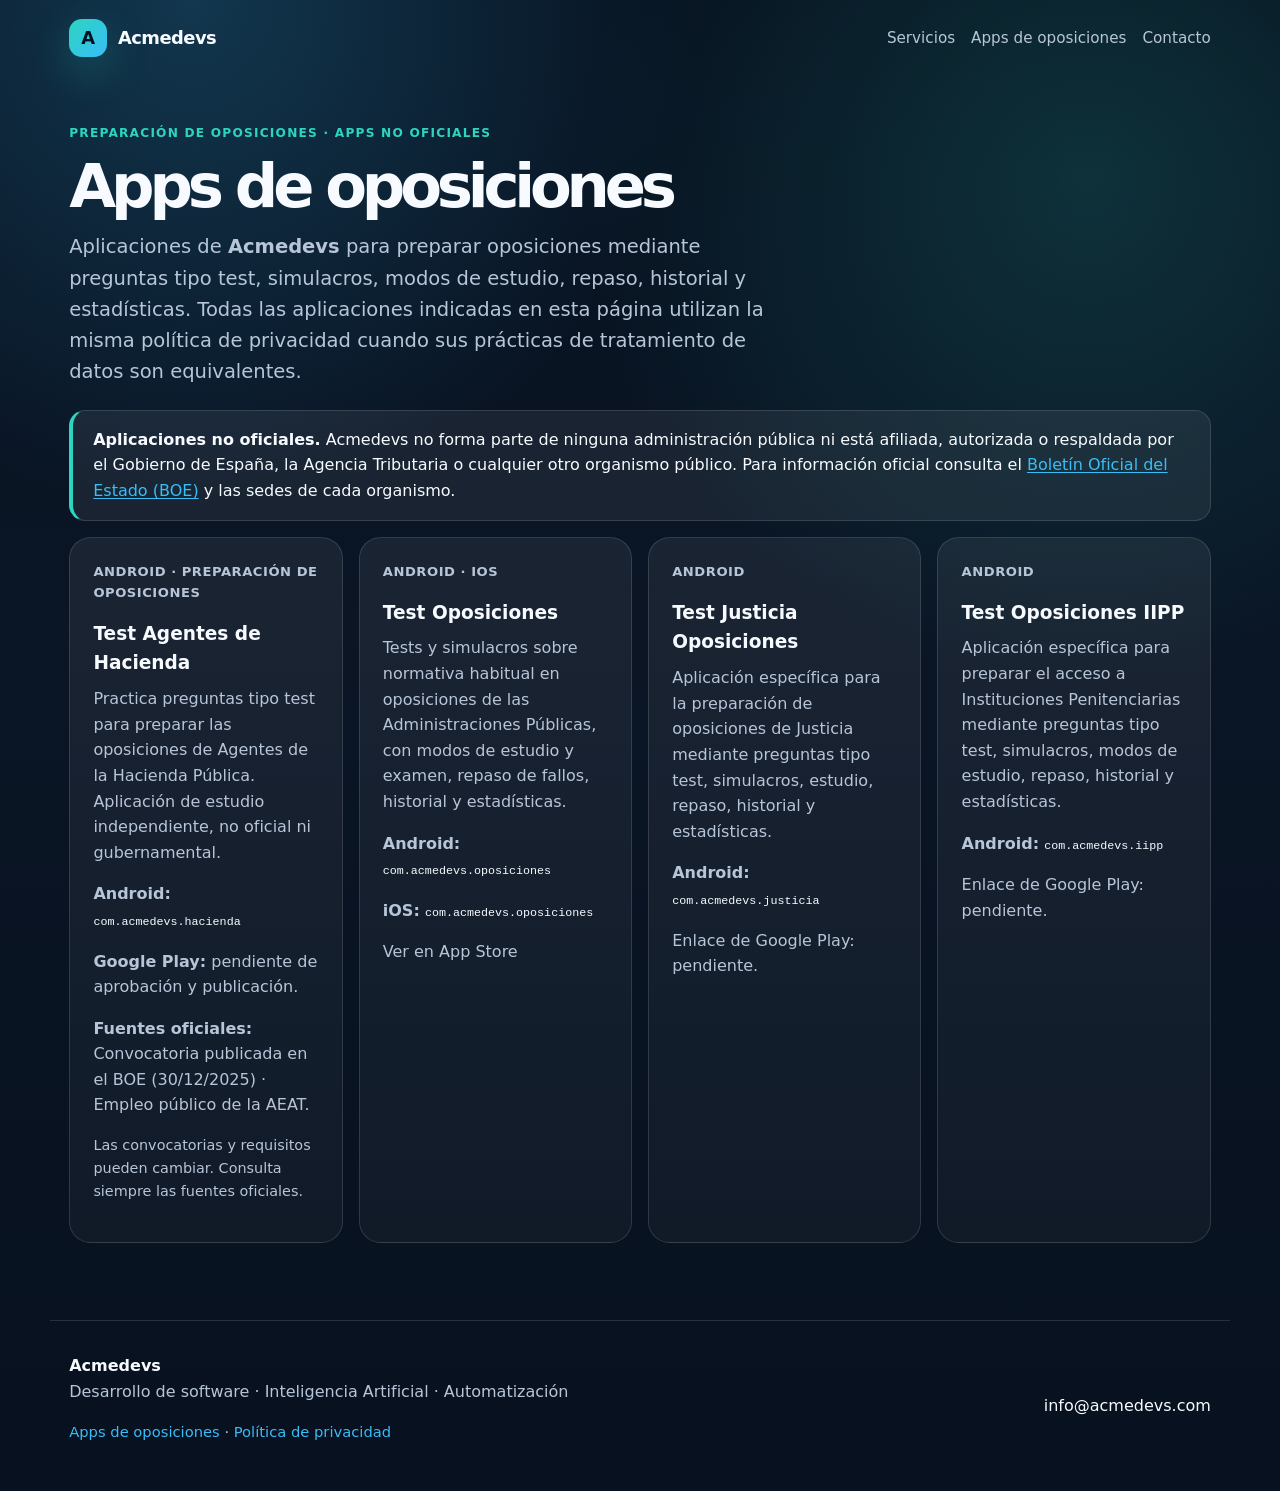
==== commit be02f6ce: "Add files via upload" ====
--- a/apps.html
+++ b/apps.html
@@ -4,7 +4,7 @@
   <meta charset="utf-8">
   <meta name="viewport" content="width=device-width, initial-scale=1">
   <title>Apps de Oposiciones | Acmedevs</title>
-  <meta name="description" content="Apps de Acmedevs para preparar oposiciones mediante tests, simulacros, modos de estudio, repaso, historial y estadísticas.">
+  <meta name="description" content="Aplicaciones educativas independientes de Acmedevs para preparar oposiciones mediante tests, simulacros y herramientas de estudio.">
   <meta name="theme-color" content="#07111f">
   <link rel="stylesheet" href="styles.css">
   <link rel="stylesheet" href="legal.css">
@@ -24,13 +24,26 @@
 
   <main class="legal-page">
     <section class="section legal-hero">
-      <p class="tag">Apps · Oposiciones</p>
+      <p class="tag">Preparación de oposiciones · Apps no oficiales</p>
       <h1>Apps de oposiciones</h1>
       <p class="lead">Aplicaciones de <strong>Acmedevs</strong> para preparar oposiciones mediante preguntas tipo test, simulacros, modos de estudio, repaso, historial y estadísticas. Todas las aplicaciones indicadas en esta página utilizan la misma <a href="https://acmedevs.com/privacidad-apps.html">política de privacidad</a> cuando sus prácticas de tratamiento de datos son equivalentes.</p>
+      <aside class="app-notice" aria-label="Aviso de independencia institucional">
+        <strong>Aplicaciones no oficiales.</strong> Acmedevs no forma parte de ninguna administración pública ni está afiliada, autorizada o respaldada por el Gobierno de España, la Agencia Tributaria o cualquier otro organismo público. Para información oficial consulta el <a href="https://www.boe.es/" rel="noopener noreferrer">Boletín Oficial del Estado (BOE)</a> y las sedes de cada organismo.
+      </aside>
     </section>
 
     <section class="section legal-content">
       <div class="apps-grid">
+
+        <article class="app-card">
+          <p class="app-platform">Android · Preparación de oposiciones</p>
+          <h3>Test Agentes de Hacienda</h3>
+          <p>Practica preguntas tipo test para preparar las oposiciones de Agentes de la Hacienda Pública. Aplicación de estudio independiente, no oficial ni gubernamental.</p>
+          <p><strong>Android:</strong> <code>com.acmedevs.hacienda</code></p>
+          <p><strong>Google Play:</strong> pendiente de aprobación y publicación.</p>
+          <p><strong>Fuentes oficiales:</strong> <a href="https://www.boe.es/diario_boe/txt.php?id=BOE-A-2025-27056" rel="noopener noreferrer">Convocatoria publicada en el BOE (30/12/2025)</a> · <a href="https://sede.agenciatributaria.gob.es/Sede/trabajar-agencia-tributaria.html" rel="noopener noreferrer">Empleo público de la AEAT</a>.</p>
+          <p class="app-card-note">Las convocatorias y requisitos pueden cambiar. Consulta siempre las fuentes oficiales.</p>
+        </article>
 
         <article class="app-card">
           <p class="app-platform">Android · iOS</p>
--- a/legal.css
+++ b/legal.css
@@ -173,3 +173,21 @@
     overflow-x: auto;
   }
 }
+
+/* Aviso visible de independencia para las aplicaciones de oposiciones */
+.app-notice {
+  margin-top: 1.4rem;
+  padding: 1rem 1.25rem;
+  border: 1px solid var(--line);
+  border-left: 4px solid var(--accent);
+  border-radius: 1rem;
+  background: var(--panel);
+  color: var(--text);
+  line-height: 1.6;
+}
+.app-notice a, .app-card .app-card-note a {
+  color: var(--accent-2);
+  text-decoration: underline;
+  text-underline-offset: .15em;
+}
+.app-card-note { font-size: .9rem; }
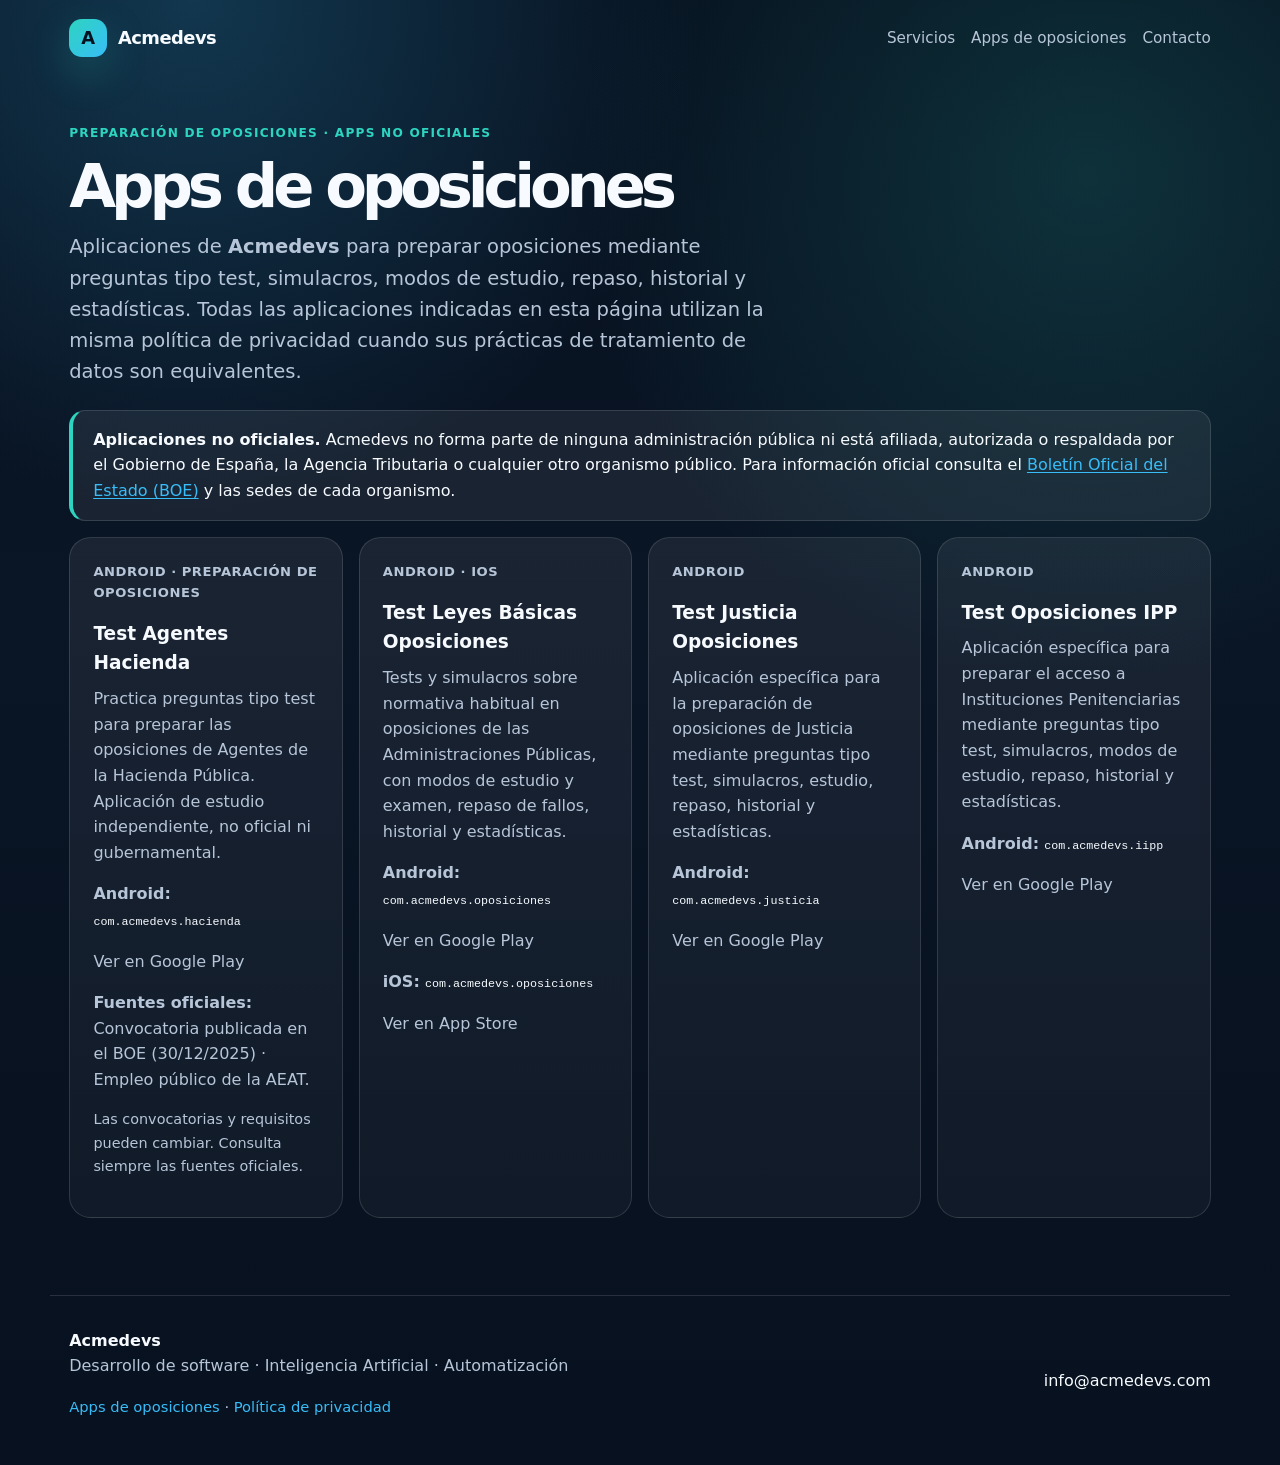
==== commit f09c5a2f: "Add files via upload" ====
--- a/apps.html
+++ b/apps.html
@@ -37,19 +37,20 @@
 
         <article class="app-card">
           <p class="app-platform">Android · Preparación de oposiciones</p>
-          <h3>Test Agentes de Hacienda</h3>
+          <h3>Test Agentes Hacienda</h3>
           <p>Practica preguntas tipo test para preparar las oposiciones de Agentes de la Hacienda Pública. Aplicación de estudio independiente, no oficial ni gubernamental.</p>
           <p><strong>Android:</strong> <code>com.acmedevs.hacienda</code></p>
-          <p><strong>Google Play:</strong> pendiente de aprobación y publicación.</p>
+          <p><a href="https://play.google.com/store/apps/details?id=com.acmedevs.hacienda" rel="noopener noreferrer">Ver en Google Play</a></p>
           <p><strong>Fuentes oficiales:</strong> <a href="https://www.boe.es/diario_boe/txt.php?id=BOE-A-2025-27056" rel="noopener noreferrer">Convocatoria publicada en el BOE (30/12/2025)</a> · <a href="https://sede.agenciatributaria.gob.es/Sede/trabajar-agencia-tributaria.html" rel="noopener noreferrer">Empleo público de la AEAT</a>.</p>
           <p class="app-card-note">Las convocatorias y requisitos pueden cambiar. Consulta siempre las fuentes oficiales.</p>
         </article>
 
         <article class="app-card">
           <p class="app-platform">Android · iOS</p>
-          <h3>Test Oposiciones</h3>
+          <h3>Test Leyes Básicas Oposiciones</h3>
           <p>Tests y simulacros sobre normativa habitual en oposiciones de las Administraciones Públicas, con modos de estudio y examen, repaso de fallos, historial y estadísticas.</p>
           <p><strong>Android:</strong> <code>com.acmedevs.oposiciones</code></p>
+          <p><a href="https://play.google.com/store/apps/details?id=com.acmedevs.oposiciones" rel="noopener noreferrer">Ver en Google Play</a></p>
           <p><strong>iOS:</strong> <code>com.acmedevs.oposiciones</code></p>
           <p><a href="https://apps.apple.com/us/app/test-oposiciones/id6806224049">Ver en App Store</a></p>
         </article>
@@ -59,15 +60,15 @@
           <h3>Test Justicia Oposiciones</h3>
           <p>Aplicación específica para la preparación de oposiciones de Justicia mediante preguntas tipo test, simulacros, estudio, repaso, historial y estadísticas.</p>
           <p><strong>Android:</strong> <code>com.acmedevs.justicia</code></p>
-          <p>Enlace de Google Play: pendiente.</p>
+          <p><a href="https://play.google.com/store/apps/details?id=com.acmedevs.justicia" rel="noopener noreferrer">Ver en Google Play</a></p>
         </article>
 
         <article class="app-card">
           <p class="app-platform">Android</p>
-          <h3>Test Oposiciones IIPP</h3>
+          <h3>Test Oposiciones IPP</h3>
           <p>Aplicación específica para preparar el acceso a Instituciones Penitenciarias mediante preguntas tipo test, simulacros, modos de estudio, repaso, historial y estadísticas.</p>
           <p><strong>Android:</strong> <code>com.acmedevs.iipp</code></p>
-          <p>Enlace de Google Play: pendiente.</p>
+          <p><a href="https://play.google.com/store/apps/details?id=com.acmedevs.iipp" rel="noopener noreferrer">Ver en Google Play</a></p>
         </article>
 
       </div>
